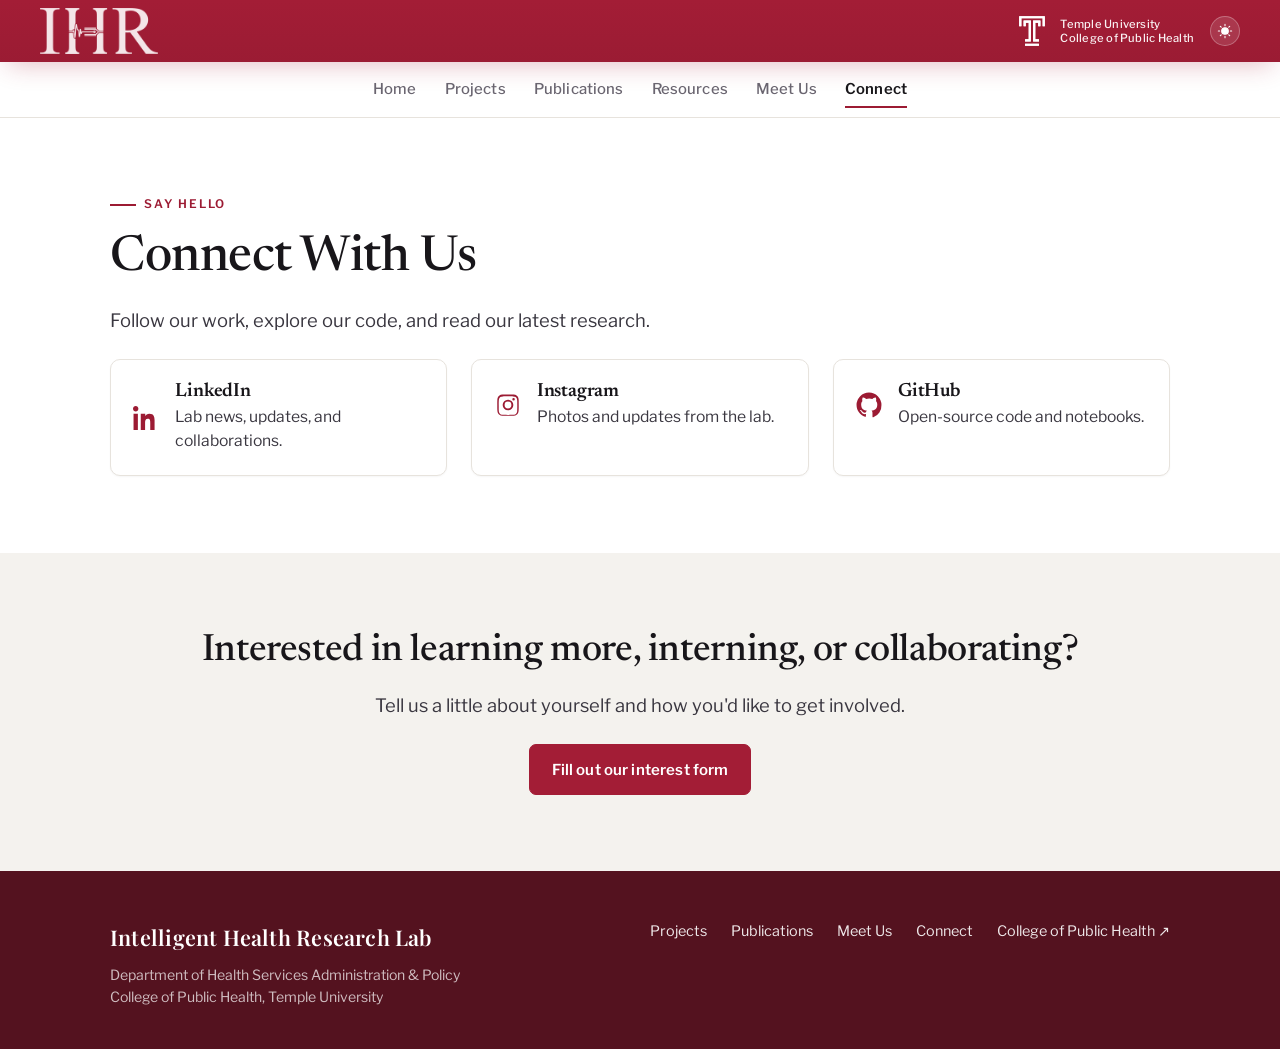
==== connect.html @ b13a23c2 "Add files via upload" ====
<!doctype html>
<html lang="en">
<head>
  <meta charset="utf-8">
  <meta name="viewport" content="width=device-width, initial-scale=1, viewport-fit=cover">
  <title>Connect · IHR Lab</title>
  <meta name="description" content="Connect with the Intelligent Health Research Lab: LinkedIn, GitHub, Google Scholar, and our interest form for students and collaborators.">
  <meta name="theme-color" content="#990000">
  <meta property="og:type" content="website">
  <meta property="og:site_name" content="Intelligent Health Research Lab">
  <meta property="og:title" content="Connect · IHR Lab">
  <meta property="og:description" content="Connect with the Intelligent Health Research Lab: LinkedIn, GitHub, Google Scholar, and our interest form for students and collaborators.">
  <meta property="og:image" content="assets/img/AI2Equity.png">
  <meta name="twitter:card" content="summary_large_image">
  <link rel="icon" type="image/png" href="assets/img/logo-icon.png">
  <link rel="preconnect" href="https://fonts.googleapis.com">
  <link rel="preconnect" href="https://fonts.gstatic.com" crossorigin>
  <link href="https://fonts.googleapis.com/css2?family=Newsreader:ital,opsz,wght@0,6..72,400;0,6..72,500;0,6..72,600;1,6..72,400;1,6..72,500&family=Playfair+Display:wght@500;600;700&family=Libre+Franklin:wght@400;500;600;700&display=swap" rel="stylesheet">
  <link rel="stylesheet" href="assets/css/style.css">
  <script>
    // Apply saved theme before paint to avoid flash
    try { var t = localStorage.getItem('ihr-theme'); if (t) document.documentElement.setAttribute('data-theme', t); } catch (e) {}
  </script>
</head>
<body>
  <a class="skip-link" href="#main">Skip to content</a>
  <header id="main-header">
    <div class="header-top">
      <a href="index.html" class="masthead-logo" aria-label="IHR Lab — Intelligent Health Research Lab, home">
        <img src="assets/img/logo-mark-white.png" alt="Intelligent Health Research Lab">
      </a>
      <div class="header-top-right">
        <img src="assets/img/temple-logo.svg" alt="Temple University" class="temple-logo-icon">
        <div class="temple-text">
          Temple University<br>
          College of Public Health
        </div>
        <button class="theme-toggle" type="button" aria-label="Toggle dark mode" title="Toggle dark mode">
          <svg class="sun" viewBox="0 0 24 24" width="18" height="18" aria-hidden="true"><path fill="currentColor" d="M12 4V2m0 20v-2m8-8h2M2 12h2m13.66 5.66 1.41 1.41M4.93 4.93l1.41 1.41m0 11.32-1.41 1.41M19.07 4.93l-1.41 1.41M12 7a5 5 0 1 0 0 10 5 5 0 0 0 0-10z" stroke="currentColor" stroke-width="1.6" fill="none" stroke-linecap="round"/></svg>
          <svg class="moon" viewBox="0 0 24 24" width="18" height="18" aria-hidden="true"><path fill="currentColor" d="M21 12.79A9 9 0 1 1 11.21 3 7 7 0 0 0 21 12.79z"/></svg>
        </button>
      </div>
    </div>
    <div class="container nav-container">
      <nav class="nav" aria-label="Primary">
        <button class="nav-toggle" aria-label="Toggle navigation" aria-controls="primary-nav" aria-expanded="false">
          <svg class="hamburger-icon" viewBox="0 0 24 24" width="24" height="24" fill="none" stroke="currentColor" stroke-width="1.8" stroke-linecap="round" aria-hidden="true"><line x1="4" y1="7" x2="20" y2="7"/><line x1="4" y1="12" x2="20" y2="12"/><line x1="4" y1="17" x2="20" y2="17"/></svg>
          <svg class="close-icon" viewBox="0 0 24 24" width="24" height="24" fill="none" stroke="currentColor" stroke-width="1.8" stroke-linecap="round" aria-hidden="true"><line x1="6.5" y1="6.5" x2="17.5" y2="17.5"/><line x1="17.5" y1="6.5" x2="6.5" y2="17.5"/></svg>
        </button>
        <div class="navlinks" id="primary-nav">
          <a href="index.html">Home</a>
          <a href="projects.html">Projects</a>
          <a href="publications.html">Publications</a>
          <a href="resources.html">Resources</a>
          <a href="people.html">Meet Us</a>
          <a href="connect.html" aria-current="page">Connect</a>
        </div>
      </nav>
    </div>
  </header>

  <main id="main">
    <section class="section">
      <div class="container">
        <span class="eyebrow">Say hello</span>
        <h1>Connect With Us</h1>
        <p class="lead">Follow our work, explore our code, and read our latest research.</p>
        <div class="grid" style="margin-top:1.5rem">
          <a class="card social-card" href="https://linkedin.com/company/tuihrlab/" target="_blank" rel="noopener">
            <div class="social-row">
              <svg class="icon" viewBox="0 0 24 24" aria-hidden="true"><path fill="currentColor" d="M4.98 3.5C4.98 4.88 3.86 6 2.5 6S0 4.88 0 3.5 1.12 1 2.5 1s2.48 1.12 2.48 2.5zM.5 8h4V23h-4V8zm7 0h3.8v2.05h.05c.53-1 1.84-2.05 3.78-2.05 4.04 0 4.79 2.66 4.79 6.12V23h-4v-6.66c0-1.59-.03-3.63-2.21-3.63-2.21 0-2.55 1.73-2.55 3.52V23h-4V8z"/></svg>
              <div>
                <h3>LinkedIn</h3>
                <p class="small muted">Lab news, updates, and collaborations.</p>
              </div>
            </div>
          </a>
          <a class="card social-card" href="https://instagram.com/ihrlab" target="_blank" rel="noopener">
            <div class="social-row">
              <svg class="icon" viewBox="0 0 24 24" aria-hidden="true"><path fill="currentColor" d="M12 2.2c3.2 0 3.6 0 4.9.07 1.17.05 1.8.25 2.23.42.56.22.96.48 1.38.9.42.42.68.82.9 1.38.17.42.37 1.06.42 2.23.06 1.27.07 1.65.07 4.85s0 3.58-.07 4.85c-.05 1.17-.25 1.8-.42 2.23-.22.56-.48.96-.9 1.38-.42.42-.82.68-1.38.9-.42.17-1.06.37-2.23.42-1.27.06-1.65.07-4.9.07s-3.63 0-4.9-.07c-1.17-.05-1.8-.25-2.23-.42a3.7 3.7 0 0 1-1.38-.9 3.7 3.7 0 0 1-.9-1.38c-.17-.42-.37-1.06-.42-2.23-.06-1.27-.07-1.65-.07-4.85s0-3.58.07-4.85c.05-1.17.25-1.8.42-2.23.22-.56.48-.96.9-1.38.42-.42.82-.68 1.38-.9.42-.17 1.06-.37 2.23-.42C8.4 2.2 8.8 2.2 12 2.2zm0 1.8c-3.14 0-3.5.01-4.74.07-.9.04-1.38.19-1.7.32-.43.16-.73.36-1.05.68-.32.32-.52.62-.68 1.05-.13.32-.28.8-.32 1.7-.06 1.24-.07 1.6-.07 4.74s.01 3.5.07 4.74c.04.9.19 1.38.32 1.7.16.43.36.73.68 1.05.32.32.62.52 1.05.68.32.13.8.28 1.7.32 1.24.06 1.6.07 4.74.07s3.5-.01 4.74-.07c.9-.04 1.38-.19 1.7-.32.43-.16.73-.36 1.05-.68.32-.32.52-.62.68-1.05.13-.32.28-.8.32-1.7.06-1.24.07-1.6.07-4.74s-.01-3.5-.07-4.74c-.04-.9-.19-1.38-.32-1.7a2.8 2.8 0 0 0-.68-1.05 2.8 2.8 0 0 0-1.05-.68c-.32-.13-.8-.28-1.7-.32C15.5 4.01 15.14 4 12 4zm0 3.06A4.94 4.94 0 1 1 12 16.94 4.94 4.94 0 0 1 12 7.06zm0 1.8a3.14 3.14 0 1 0 0 6.28 3.14 3.14 0 0 0 0-6.28zm5.14-3.24a1.15 1.15 0 1 1 0 2.3 1.15 1.15 0 0 1 0-2.3z"/></svg>
              <div>
                <h3>Instagram</h3>
                <p class="small muted">Photos and updates from the lab.</p>
              </div>
            </div>
          </a>
          <a class="card social-card" href="https://github.com/atomosky/ihrlab" target="_blank" rel="noopener">
            <div class="social-row">
              <svg class="icon" viewBox="0 0 24 24" aria-hidden="true"><path fill="currentColor" d="M12 .5A11.5 11.5 0 0 0 .5 12c0 5.07 3.29 9.36 7.86 10.88.58.11.79-.25.79-.56v-2c-3.2.7-3.87-1.36-3.87-1.36-.53-1.33-1.3-1.69-1.3-1.69-1.06-.73.08-.72.08-.72 1.17.08 1.79 1.22 1.79 1.22 1.04 1.78 2.73 1.27 3.4.97.11-.76.41-1.27.75-1.56-2.55-.29-5.23-1.28-5.23-5.69 0-1.26.45-2.29 1.2-3.1-.12-.3-.52-1.53.12-3.19 0 0 .98-.31 3.2 1.18a11.1 11.1 0 0 1 5.82 0c2.22-1.49 3.2-1.18 3.2-1.18.64 1.66.24 2.89.12 3.19.75.81 1.2 1.84 1.2 3.1 0 4.42-2.68 5.4-5.24 5.68.43.38.81 1.12.81 2.26v3.35c0 .31.21.68.8.56A11.5 11.5 0 0 0 23.5 12 11.5 11.5 0 0 0 12 .5z"/></svg>
              <div>
                <h3>GitHub</h3>
                <p class="small muted">Open-source code and notebooks.</p>
              </div>
            </div>
          </a>
        </div>
      </div>
    </section>

    <section id="join" class="section center" style="background:var(--surface-alt)">
      <div class="container">
        <h2>Interested in learning more, interning, or collaborating?</h2>
        <p class="lead" style="margin-inline:auto">Tell us a little about yourself and how you'd like to get involved.</p>
        <div style="margin-top:1.5rem">
          <a class="btn" href="https://chpswtemple.co1.qualtrics.com/jfe/form/SV_abNCbCDSdL3J7OS" target="_blank" rel="noopener">Fill out our interest form</a>
        </div>
      </div>
    </section>
  </main>

  <footer>
    <div class="container">
      <div class="footer-brand">
        <span class="footer-sig">Intelligent Health Research Lab</span>
        <span class="small">
          Department of Health Services Administration &amp; Policy<br>
          College of Public Health, Temple University
        </span>
      </div>
      <div class="footer-links">
        <a href="projects.html">Projects</a>
        <a href="publications.html">Publications</a>
        <a href="people.html">Meet Us</a>
        <a href="connect.html">Connect</a>
        <a href="https://cph.temple.edu/" target="_blank" rel="noopener">College of Public Health &#8599;</a>
      </div>
    </div>
  </footer>

  <script>
    // Footer year
    var y = document.getElementById('year'); if (y) y.textContent = new Date().getFullYear();
    // Mobile nav toggle
    var toggle = document.querySelector('.nav-toggle');
    var nav = document.getElementById('primary-nav');
    if (toggle && nav) {
      toggle.addEventListener('click', function () {
        var open = nav.classList.toggle('open');
        toggle.classList.toggle('open', open);
        toggle.setAttribute('aria-expanded', String(open));
      });
    }
    // Generic expand/collapse (projects, bios, project detail)
    document.querySelectorAll('.js-toggle').forEach(function (btn) {
      btn.addEventListener('click', function () {
        var target = document.querySelector(btn.getAttribute('data-target'));
        if (!target) return;
        var cls = btn.getAttribute('data-class') || 'collapsed';
        var on = target.classList.toggle(cls);
        btn.textContent = on ? (btn.getAttribute('data-more') || 'Read more')
                             : (btn.getAttribute('data-less') || 'Show less');
        btn.setAttribute('aria-expanded', String(!on));
      });
    });
    // Theme toggle
    var tt = document.querySelector('.theme-toggle');
    if (tt) {
      tt.addEventListener('click', function () {
        var root = document.documentElement;
        var isDark = root.getAttribute('data-theme') === 'dark'
          || (!root.getAttribute('data-theme') && window.matchMedia('(prefers-color-scheme: dark)').matches);
        var next = isDark ? 'light' : 'dark';
        root.setAttribute('data-theme', next);
        try { localStorage.setItem('ihr-theme', next); } catch (e) {}
      });
    }
  </script>
</body>
</html>
---- assets/css/style.css ----
/* =========================================================
   Intelligent Health Research Lab — Temple University
   Editorial system: Newsreader (serif display) + Libre Franklin.
   Restrained Temple Cherry accent. Light + dark.
   ========================================================= */

/* ============ DESIGN TOKENS ============ */
:root{
  color-scheme: light;

  /* Brand — sampled from the IHR Lab logo */
  --primary:#a31d36;          /* solid fills (buttons) — logo cherry */
  --primary-strong:#84152b;   /* fill hover */
  --accent:#9c1b33;           /* cherry as text/links/keylines (AA on white) */
  --accent-soft:rgba(163,29,54,.09);
  --oxblood:#54121f;          /* deep field (footer) */
  --masthead:#a31d36;         /* header band — logo crimson */

  /* Warm neutrals */
  --ink:#18161a;              /* headings / strong text */
  --body:#3a3740;             /* body copy */
  --muted:#6a6570;            /* secondary text (AA on white) */
  --faint:#8b8690;            /* captions */
  --bg:#ffffff;               /* page ground */
  --surface:#ffffff;          /* cards */
  --band:#f7f5f2;             /* warm section band */
  --surface-alt:#f4f2ee;      /* meta blocks */
  --border:#e7e3dd;           /* hairline */
  --border-strong:#d7d2ca;
  --on-primary:#ffffff;

  /* UI */
  --radius:10px;
  --radius-sm:7px;
  --shadow:0 1px 2px rgba(24,18,20,.04);
  --shadow-lg:0 18px 40px -18px rgba(24,18,20,.28);
  --ring:0 0 0 3px rgba(153,0,0,.28);

  /* Layout */
  --maxw:1140px;
  --measure:72ch;
  --page-top:clamp(2rem,5vw,3rem);
  --section-y:clamp(3rem,6vw,5rem);

  /* Motion */
  --ease:cubic-bezier(.2,.8,.2,1);

  /* Fonts */
  --font-head:"Newsreader",Georgia,"Times New Roman",serif;
  --font-body:"Libre Franklin",system-ui,-apple-system,"Segoe UI",Roboto,Helvetica,Arial,sans-serif;
}

@media (prefers-color-scheme: dark){
  :root:not([data-theme="light"]){
    color-scheme: dark;
    --primary:#c62b2b; --primary-strong:#e04a4a;
    --accent:#ff9ea0; --accent-soft:rgba(255,150,150,.12); --oxblood:#2a1214;
    --ink:#f4f1ee; --body:#d6d1d3; --muted:#a49ea6; --faint:#8f8992;
    --bg:#141216; --surface:#1b181d; --band:#1e1a20; --surface-alt:#221e25;
    --border:#332e37; --border-strong:#413a45; --on-primary:#ffffff;
    --masthead:#9a3a48;   /* softer dusty crimson for dark mode */
    --shadow:0 1px 2px rgba(0,0,0,.4);
    --shadow-lg:0 18px 40px -16px rgba(0,0,0,.7);
    --ring:0 0 0 3px rgba(255,150,150,.4);
  }
}
:root[data-theme="dark"]{
  color-scheme: dark;
  --primary:#c62b2b; --primary-strong:#e04a4a;
  --accent:#ff9ea0; --accent-soft:rgba(255,150,150,.12); --oxblood:#2a1214;
  --ink:#f4f1ee; --body:#d6d1d3; --muted:#a49ea6; --faint:#8f8992;
  --bg:#141216; --surface:#1b181d; --band:#1e1a20; --surface-alt:#221e25;
  --border:#332e37; --border-strong:#413a45; --on-primary:#ffffff;
  --masthead:#9a3a48;
  --shadow:0 1px 2px rgba(0,0,0,.4);
  --shadow-lg:0 18px 40px -16px rgba(0,0,0,.7);
  --ring:0 0 0 3px rgba(255,150,150,.4);
}

/* ============ BASE ============ */
*{ box-sizing:border-box }
html{ scroll-behavior:smooth; scroll-padding-top:110px; -webkit-text-size-adjust:100% }
@media (prefers-reduced-motion: reduce){
  *,*::before,*::after{ animation-duration:.01ms !important; animation-iteration-count:1 !important; transition:none !important; scroll-behavior:auto !important }
}
body{
  margin:0; font-family:var(--font-body); color:var(--body); background:var(--bg);
  font-size:17px; line-height:1.68; min-height:100vh; display:flex; flex-direction:column;
  -webkit-font-smoothing:antialiased; text-rendering:optimizeLegibility;
}
h1,h2,h3,h4{ font-family:var(--font-head); color:var(--ink); font-weight:500; line-height:1.14; text-wrap:balance; letter-spacing:-.01em }
p{ text-wrap:pretty }
img{ max-width:100%; height:auto; display:block }
a{ color:var(--accent); text-decoration:none }
a:hover{ text-decoration:underline; text-underline-offset:3px; text-decoration-thickness:1px }
:focus-visible{ outline:none; box-shadow:var(--ring); border-radius:4px }
main{ flex:1; display:block }
hr{ border:0; border-top:1px solid var(--border); margin:2.5rem 0 }

.skip-link{
  position:absolute; left:12px; top:-48px; z-index:100;
  background:var(--ink); color:#fff; padding:.6rem 1rem; border-radius:0 0 8px 8px;
  font-weight:600; font-size:.85rem; transition:top .18s ease;
}
.skip-link:focus{ top:0; text-decoration:none }

/* ============ LAYOUT HELPERS ============ */
.container{ width:100%; max-width:var(--maxw); margin-inline:auto; padding-inline:clamp(1.15rem,4vw,2.5rem) }
.section{ padding-block:var(--section-y) }
.section.band{ background:var(--band); border-block:1px solid var(--border) }
.measure{ max-width:var(--measure) }

.section h1{ font-size:clamp(2.1rem,1.4rem + 3vw,3.1rem); margin:0 0 1rem }
.section h2{ font-size:clamp(1.7rem,1.2rem + 1.9vw,2.35rem); margin:0 0 1rem; color:var(--ink) }
.lead{ color:var(--body); max-width:var(--measure); font-size:1.15rem; line-height:1.6 }
.lead.muted, p.muted{ color:var(--muted) }

.eyebrow{
  display:block; font-family:var(--font-body); font-weight:600;
  font-size:.74rem; letter-spacing:.16em; text-transform:uppercase;
  color:var(--accent); margin:0 0 1rem;
}
.eyebrow::before{
  content:""; display:inline-block; width:26px; height:1.5px; margin-right:.7em;
  background:var(--accent); vertical-align:middle;
}

/* Mission / Vision */
.mv-grid{ display:grid; grid-template-columns:1fr 1fr; gap:clamp(1.5rem,4vw,3.5rem) }
.mv-item p{ margin:0; font-size:1.12rem; line-height:1.6; color:var(--body); max-width:52ch }

/* ============ HEADER / NAV ============ */
header{
  position:sticky; top:env(safe-area-inset-top,0px); z-index:30;
  background:color-mix(in srgb, var(--bg) 92%, transparent);
  backdrop-filter:saturate(1.05) blur(12px);
  border-bottom:1px solid var(--border);
}
/* Masthead — logo on the red band, Temple identity on the right */
.header-top{
  background:linear-gradient(to bottom, var(--masthead), color-mix(in srgb, var(--masthead) 92%, #3a0a11));
  color:#fff;
  padding:.5rem clamp(1.15rem,4vw,2.5rem);
  display:flex; align-items:center; justify-content:space-between; gap:1rem;
  box-shadow:0 10px 26px -8px rgba(163,29,54,.30);
}
.masthead-logo{ display:inline-flex; align-items:center; line-height:0; flex-shrink:0 }
.masthead-logo img{ height:46px; width:auto; display:block }
.masthead-logo:hover{ text-decoration:none }
/* Dark mode: soften the masthead's bottom edge so it melts into the dark */
:root[data-theme="dark"] .header-top{
  background:linear-gradient(to bottom, var(--masthead), color-mix(in srgb, var(--masthead) 74%, #17141a));
  box-shadow:0 8px 22px rgba(154,58,72,.28), 0 16px 40px -10px rgba(0,0,0,.55);
}
@media (prefers-color-scheme: dark){
  :root:not([data-theme="light"]) .header-top{
    background:linear-gradient(to bottom, var(--masthead), color-mix(in srgb, var(--masthead) 74%, #17141a));
    box-shadow:0 8px 22px rgba(154,58,72,.28), 0 16px 40px -10px rgba(0,0,0,.55);
  }
}
.header-top-right{ display:flex; align-items:center; gap:.85rem; font-size:.72rem; font-weight:500; letter-spacing:.02em }
.temple-logo-icon{ height:34px; width:auto; flex-shrink:0; display:block }
.temple-text{ line-height:1.25; font-size:.7rem; flex-shrink:0; opacity:.95 }

/* Nav row — centered */
.nav-container{
  display:flex; align-items:center; justify-content:center;
  padding:.5rem clamp(1.15rem,4vw,2.5rem); position:relative; min-height:48px;
}
nav.nav{ display:flex; align-items:center; justify-content:center }
.navlinks{ display:flex; gap:.25rem; align-items:center; flex-wrap:wrap; justify-content:center }
.navlinks a{
  position:relative; padding:.45rem .75rem; color:var(--muted);
  font-weight:500; font-size:.93rem; letter-spacing:.01em; border-radius:6px;
  transition:color .18s;
}
.navlinks a::after{
  content:""; position:absolute; left:.75rem; right:.75rem; bottom:.1rem; height:1.5px;
  background:var(--accent); transform:scaleX(0); transform-origin:left; transition:transform .2s var(--ease);
}
.navlinks a:hover{ color:var(--ink); text-decoration:none }
.navlinks a:hover::after{ transform:scaleX(1) }
.navlinks a.active,.navlinks a[aria-current="page"]{ color:var(--ink); font-weight:600 }
.navlinks a.active::after,.navlinks a[aria-current="page"]::after{ transform:scaleX(1) }

/* mobile toggle */
.nav-toggle{
  display:none; position:absolute; right:clamp(1.15rem,4vw,2.5rem); top:50%; transform:translateY(-50%);
  border:0; background:transparent; padding:.4rem; cursor:pointer;
  border-radius:8px; color:var(--ink); width:44px; height:44px; align-items:center; justify-content:center;
}
.nav-toggle svg.close-icon{ display:none }
.nav-toggle.open svg.hamburger-icon{ display:none }
.nav-toggle.open svg.close-icon{ display:inline }

@media (max-width:820px){
  .temple-text{ display:none }
  .masthead-logo img{ height:40px }
  .nav-toggle{ display:inline-flex }
  .navlinks{
    position:absolute; left:0; right:0; top:calc(100% + .3rem);
    flex-direction:column; align-items:stretch; gap:.1rem;
    background:var(--surface); border:1px solid var(--border);
    border-radius:12px; box-shadow:var(--shadow-lg); padding:.5rem;
    opacity:0; transform:translateY(-6px); pointer-events:none; max-height:0; overflow:hidden;
    transition:opacity .22s var(--ease), transform .22s var(--ease), max-height .22s var(--ease);
  }
  .navlinks.open{ opacity:1; transform:translateY(0); pointer-events:auto; max-height:70vh; padding:.5rem }
  .navlinks a{ padding:.7rem .8rem; color:var(--body); font-size:1rem }
  .navlinks a::after{ display:none }
  .navlinks a.active{ background:var(--accent-soft); border-radius:7px }
}

/* ============ BUTTONS ============ */
.btn{
  display:inline-flex; align-items:center; justify-content:center; gap:.5rem;
  background:var(--primary); color:var(--on-primary); border:1px solid var(--primary);
  padding:.72rem 1.35rem; border-radius:var(--radius-sm); font-weight:600; font-size:.94rem;
  letter-spacing:.01em; font-family:var(--font-body); transition:background .18s,border-color .18s,transform .18s,color .18s;
}
.btn:hover{ background:var(--primary-strong); border-color:var(--primary-strong); color:#fff; text-decoration:none; transform:translateY(-1px) }
.btn.ghost{ background:transparent; color:var(--ink); border-color:var(--border-strong) }
.btn.ghost:hover{ background:transparent; border-color:var(--ink); color:var(--ink); transform:translateY(-1px) }
.btn.secondary{ background:transparent; color:var(--accent); border-color:var(--primary) }
.btn.secondary:hover{ background:var(--accent-soft); color:var(--accent) }
/* Dark mode: solid buttons match the softened dusty-rose masthead */
:root[data-theme="dark"] .btn:not(.ghost):not(.secondary){ background:var(--masthead); border-color:var(--masthead) }
:root[data-theme="dark"] .btn:not(.ghost):not(.secondary):hover{ background:#ac4c59; border-color:#ac4c59 }
@media (prefers-color-scheme: dark){
  :root:not([data-theme="light"]) .btn:not(.ghost):not(.secondary){ background:var(--masthead); border-color:var(--masthead) }
  :root:not([data-theme="light"]) .btn:not(.ghost):not(.secondary):hover{ background:#ac4c59; border-color:#ac4c59 }
}

/* ============ HERO (typographic) ============ */
.hero{ border-bottom:1px solid var(--border); background:var(--bg); position:relative; overflow:hidden }
.hero::before{
  content:""; position:absolute; inset:0; z-index:0; pointer-events:none;
  background:
    radial-gradient(60% 90% at 88% 0%, var(--accent-soft) 0%, transparent 60%),
    radial-gradient(50% 80% at 0% 100%, var(--accent-soft) 0%, transparent 55%);
}
.hero-inner{ position:relative; z-index:1; padding-block:clamp(3.5rem,9vw,7rem); max-width:940px }
.hero-kicker{
  font-weight:600; font-size:.78rem; letter-spacing:.15em; text-transform:uppercase;
  color:var(--accent); margin:0 0 1.25rem;
}
.hero-title{
  font-family:var(--font-head); font-weight:500; color:var(--ink);
  font-size:clamp(2.6rem,1.4rem + 6vw,5rem); line-height:1.04; letter-spacing:-.02em; margin:0;
}
.hero-title em{ font-style:italic; font-weight:500; color:var(--accent) }
.hero-lead{ color:var(--body); font-size:clamp(1.1rem,1rem + .7vw,1.4rem); line-height:1.5; max-width:60ch; margin:1.5rem 0 0 }
.hero-actions{ display:flex; flex-wrap:wrap; gap:.85rem; margin-top:2.25rem }
.hero-meta{ margin:2.5rem 0 0; padding-top:1.25rem; border-top:1px solid var(--border); font-size:.9rem; color:var(--muted); letter-spacing:.01em }

/* ============ CARDS / GRID ============ */
.grid{ display:grid; gap:1.5rem; grid-template-columns:repeat(3,1fr) }
.grid.grid-2{ grid-template-columns:repeat(2,1fr) }

.card{
  background:var(--surface); border:1px solid var(--border); border-radius:var(--radius);
  overflow:hidden; box-shadow:var(--shadow);
  transition:border-color .2s ease, box-shadow .25s ease, transform .2s ease;
}
.card:hover{ border-color:var(--border-strong); box-shadow:var(--shadow-lg); transform:translateY(-3px) }
.card img{ border-radius:0; aspect-ratio:16/10; object-fit:cover; width:100%; border-bottom:1px solid var(--border) }
.card .card-body{ padding:1.35rem 1.4rem 1.5rem }
.card h3{ margin:.1rem 0 .55rem; color:var(--ink); font-size:1.3rem; font-weight:600 }
.feature-card h3{ color:var(--ink) }
.card p{ color:var(--body); font-size:.98rem; margin:0; line-height:1.58 }

.tag{
  display:inline-block; padding:.3rem .7rem; font-size:.78rem; font-weight:600; letter-spacing:.02em;
  border:1px solid var(--primary); border-radius:999px; color:var(--accent); background:transparent;
  transition:background .18s,color .18s;
}
.tag:hover{ background:var(--primary); color:#fff; text-decoration:none }
.tags{ display:flex; flex-wrap:wrap; gap:.5rem; margin-top:1.1rem }

/* ============ PEOPLE ============ */
.people{ display:grid; gap:1.5rem; grid-template-columns:repeat(auto-fill,minmax(260px,1fr)); margin-top:1.75rem }
.person-item{
  background:var(--surface); border:1px solid var(--border); border-radius:var(--radius);
  padding:1.6rem 1.4rem; display:flex; flex-direction:column; box-shadow:var(--shadow);
  transition:border-color .2s ease, box-shadow .25s ease, transform .2s ease;
}
.person-item:hover{ border-color:var(--border-strong); box-shadow:var(--shadow-lg); transform:translateY(-3px) }
.person-profile{ display:flex; flex-direction:column; align-items:center; flex-grow:1 }
.person-profile img{ width:100%; height:250px; object-fit:cover; object-position:center top; border-radius:8px; margin-bottom:1.3rem; background:var(--band) }
.person-profile h3{ color:var(--ink); font-size:1.3rem; font-weight:600; margin:0 0 .3rem; text-align:center; letter-spacing:-.01em }
.person-role{ color:var(--accent); font-family:var(--font-body); font-weight:600; font-size:.74rem; letter-spacing:.08em; text-transform:uppercase; margin:0 0 1rem; text-align:center }
.bio-text{ text-align:left; color:var(--muted); font-size:.94rem; line-height:1.62; width:100% }
.bio-text p{ margin:0 0 .7rem }
.bio-text p:last-child{ margin-bottom:0 }
.bio-text.truncated{ display:-webkit-box; -webkit-line-clamp:6; line-clamp:6; -webkit-box-orient:vertical; overflow:hidden; max-height:180px }
.social-person{ display:flex; justify-content:center; gap:.6rem; margin-top:1.2rem; padding-top:1.1rem; border-top:1px solid var(--border); width:100% }
.social-person a{
  width:36px; height:36px; display:inline-flex; align-items:center; justify-content:center;
  border-radius:50%; background:transparent; color:var(--muted); border:1px solid var(--border-strong);
  transition:all .18s ease;
}
.social-person a:hover{ background:var(--primary); color:#fff; border-color:var(--primary); text-decoration:none }
.social-person a svg{ width:16px; height:16px }

.load-more-btn{
  align-self:center; background:transparent; color:var(--accent); border:1px solid var(--border-strong);
  padding:.5rem 1.1rem; border-radius:var(--radius-sm); cursor:pointer; font-size:.82rem; font-weight:600;
  font-family:var(--font-body); letter-spacing:.02em; margin-top:1.1rem; transition:border-color .18s,color .18s;
}
.load-more-btn:hover{ border-color:var(--accent); color:var(--accent) }

/* ============ PROJECTS ============ */
.projects-stack{ display:flex; flex-direction:column; gap:1.5rem; max-width:920px; margin:1.75rem auto 0 }
.project-card{
  background:var(--surface); border:1px solid var(--border); border-radius:var(--radius);
  padding:clamp(1.5rem,3vw,2.25rem); box-shadow:var(--shadow);
  transition:border-color .2s ease, box-shadow .25s ease;
}
.project-card:hover{ border-color:var(--border-strong); box-shadow:var(--shadow-lg) }
.project-card > img{ width:100%; max-width:440px; margin:0 auto 1.4rem; border-radius:8px; border:1px solid var(--border) }
.project-card h3{ margin:0 0 .5rem; color:var(--ink); font-size:1.5rem; font-weight:600 }
.project-tagline{ font-family:var(--font-head); font-style:italic; font-size:1.05rem; color:var(--muted); margin:.25rem 0 .9rem }
.project-card > p{ color:var(--body); font-size:1rem; margin:.75rem 0 }
.meta-block{ border-block:1px solid var(--border); padding:1.1rem 0; font-size:.92rem; line-height:1.7; margin:1.1rem 0; color:var(--body) }
.meta-block p{ margin:.3rem 0 }
.meta-block strong{ color:var(--ink); font-weight:600 }
.expandable{ overflow:hidden; transition:max-height .3s ease-out }
.expandable.collapsed{ max-height:0 }
.section-label{ margin-top:1rem; font-weight:600; color:var(--accent); font-size:.78rem; letter-spacing:.1em; text-transform:uppercase }
.explore-more{ margin-top:1.25rem; padding-top:1.25rem; border-top:1px solid var(--border) }
.explore-more h4{ color:var(--ink); margin:0 0 .6rem; font-size:.78rem; letter-spacing:.1em; text-transform:uppercase; font-family:var(--font-body); font-weight:600 }
.explore-more a{ display:block; margin-bottom:.35rem; line-height:1.5; font-size:.95rem }
.subhead{ margin:3.5rem 0 0; padding-top:2rem; border-top:1px solid var(--border); color:var(--ink); font-size:clamp(1.4rem,1.1rem + 1.2vw,1.8rem) }

/* ============ PUBLICATIONS (editorial list) ============ */
.publist{ display:flex; flex-direction:column; margin-top:1.25rem; border-top:1px solid var(--border) }
.pubitem{ padding:1.5rem 0; border-bottom:1px solid var(--border) }
.pubitem strong{ display:block; color:var(--ink); font-family:var(--font-head); font-weight:600; font-size:1.2rem; line-height:1.28; letter-spacing:-.01em }
.pubitem .meta{ color:var(--muted); font-size:.9rem; margin-top:.4rem }
.pubitem .abstract{ font-size:.97rem; color:var(--body); margin:.7rem 0 .8rem; max-width:75ch }
.pub-links{ display:flex; flex-wrap:wrap; gap:1.25rem }
.pub-links a{ font-size:.85rem; font-weight:600; letter-spacing:.02em }

/* ============ CONNECT ============ */
.social-card{ padding:0; display:block }
.social-card .social-row{ display:flex; gap:1rem; align-items:center; padding:1.3rem 1.4rem }
.social-card .icon{ width:26px; height:26px; color:var(--accent); flex:0 0 26px }
.social-card h3{ margin:0 0 .1rem; color:var(--ink); font-size:1.2rem; font-weight:600 }
.social-card:hover{ text-decoration:none }

/* ============ FOOTER ============ */
footer{ background:var(--oxblood); color:#fff; padding:3rem 0 2.5rem; margin-top:auto }
footer .container{ display:flex; justify-content:space-between; align-items:flex-start; flex-wrap:wrap; gap:1.75rem }
.footer-brand{ display:flex; flex-direction:column; gap:.5rem; max-width:380px }
.footer-sig{ font-family:"Playfair Display",Georgia,serif; font-weight:600; font-size:1.35rem; color:#fff; letter-spacing:.01em }
.footer-tagline{ font-family:var(--font-head); font-style:italic; font-size:1.02rem; color:rgba(255,255,255,.85); margin:0 0 .35rem }
footer strong{ font-family:var(--font-head); font-weight:600; font-size:1.2rem; letter-spacing:-.01em }
footer .small{ color:rgba(255,255,255,.72); font-size:.88rem; line-height:1.6 }
footer a{ color:#fff; text-decoration:none }
footer a:hover{ text-decoration:underline; text-underline-offset:3px }
.footer-links{ display:flex; gap:1.5rem; flex-wrap:wrap; font-size:.9rem }
.footer-links a{ color:rgba(255,255,255,.9) }

/* ============ UTILITIES ============ */
.small{ font-size:.9rem; color:var(--muted) }
.muted{ color:var(--muted) }
.center{ text-align:center }
.center .lead{ margin-inline:auto }
.back-link{ display:inline-block; margin-bottom:1.25rem; font-weight:600; font-size:.9rem; letter-spacing:.02em }
.sr-only{ position:absolute; width:1px; height:1px; padding:0; margin:-1px; overflow:hidden; clip:rect(0,0,0,0); white-space:nowrap; border:0 }

/* ============ THEME TOGGLE ============ */
.theme-toggle{
  display:inline-flex; align-items:center; justify-content:center; width:30px; height:30px;
  border-radius:50%; cursor:pointer; background:rgba(255,255,255,.12); color:#fff;
  border:1px solid rgba(255,255,255,.28); transition:background .18s; margin-left:.15rem;
}
.theme-toggle:hover{ background:rgba(255,255,255,.24) }
.theme-toggle .moon{ display:none } .theme-toggle .sun{ display:inline }
:root[data-theme="dark"] .theme-toggle .sun{ display:none }
:root[data-theme="dark"] .theme-toggle .moon{ display:inline }
@media (prefers-color-scheme: dark){
  :root:not([data-theme="light"]) .theme-toggle .sun{ display:none }
  :root:not([data-theme="light"]) .theme-toggle .moon{ display:inline }
}

/* ============ RESPONSIVE ============ */
@media (max-width:960px){
  .grid{ grid-template-columns:1fr 1fr }
}
@media (max-width:640px){
  body{ font-size:16px }
  .grid,.grid.grid-2,.mv-grid{ grid-template-columns:1fr }
  .mv-grid{ gap:2rem }
  footer .container{ flex-direction:column }
}
/* ===== End of stylesheet ===== */
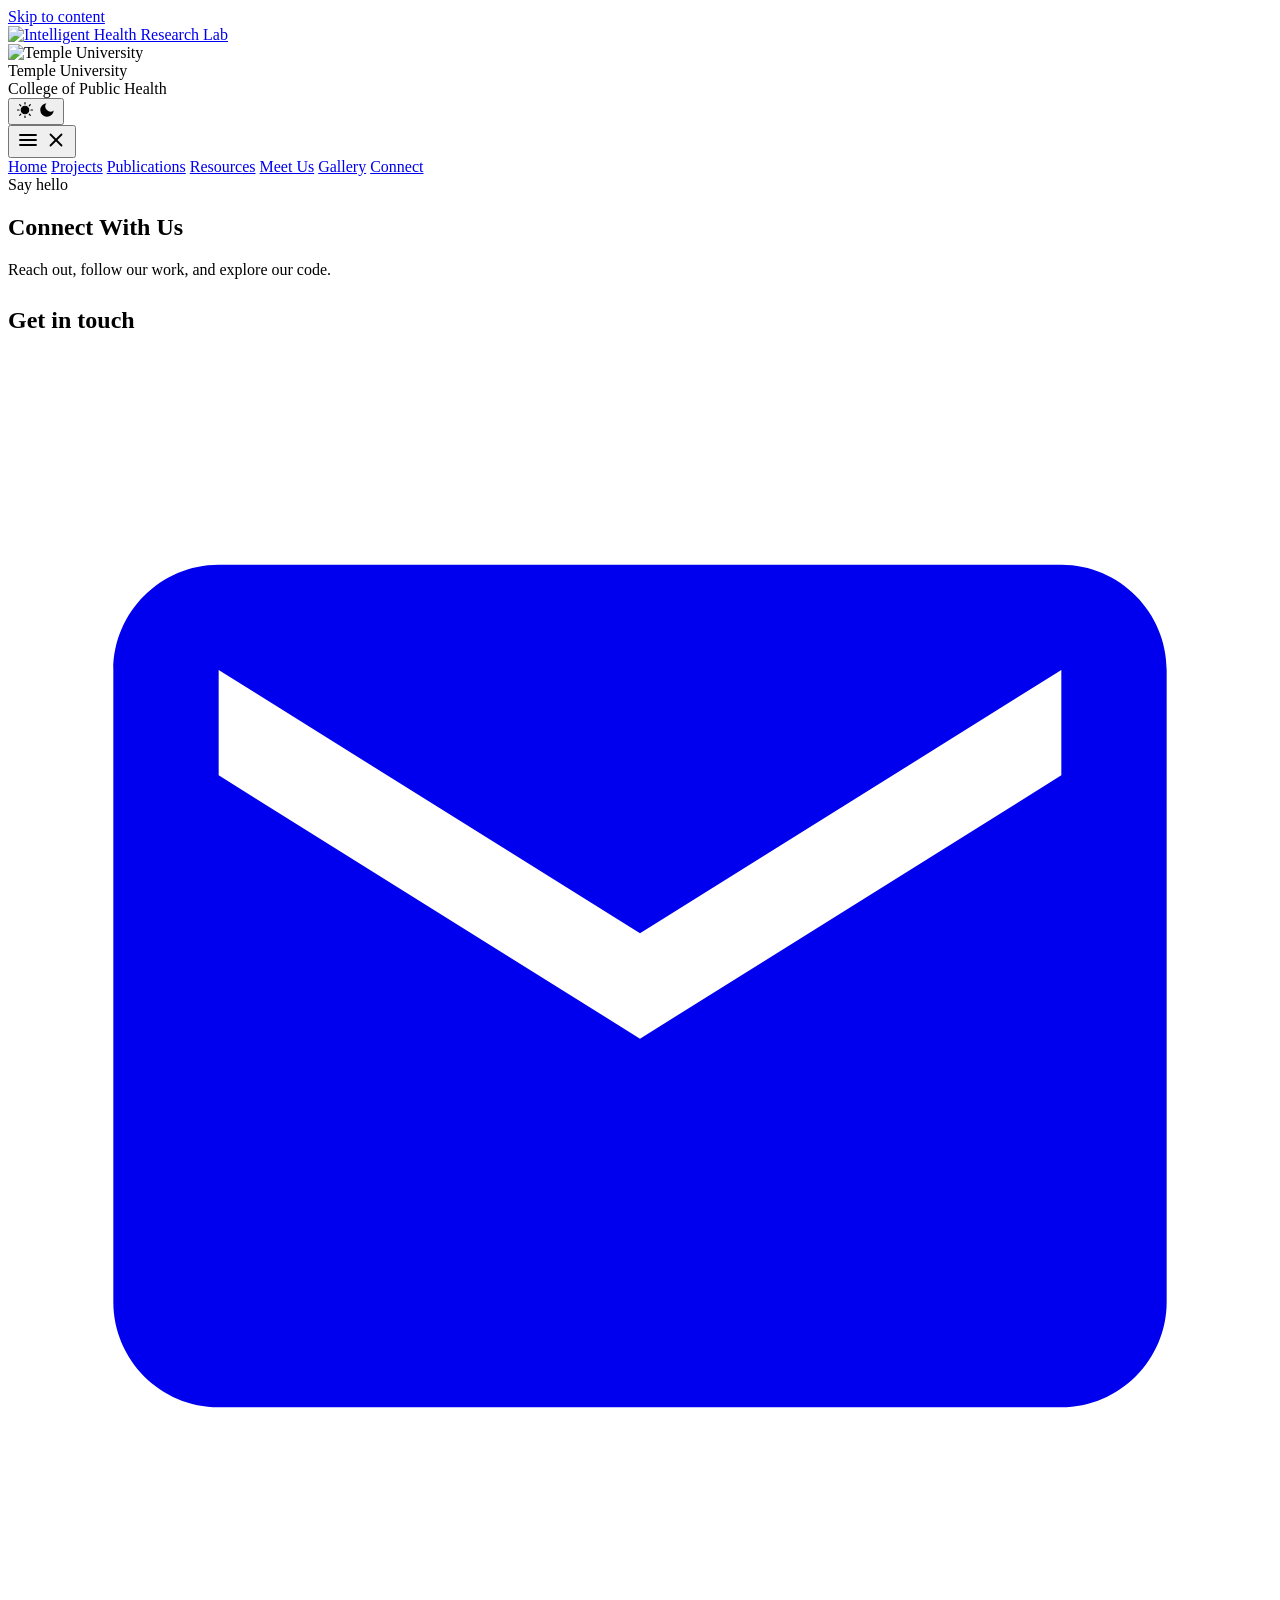
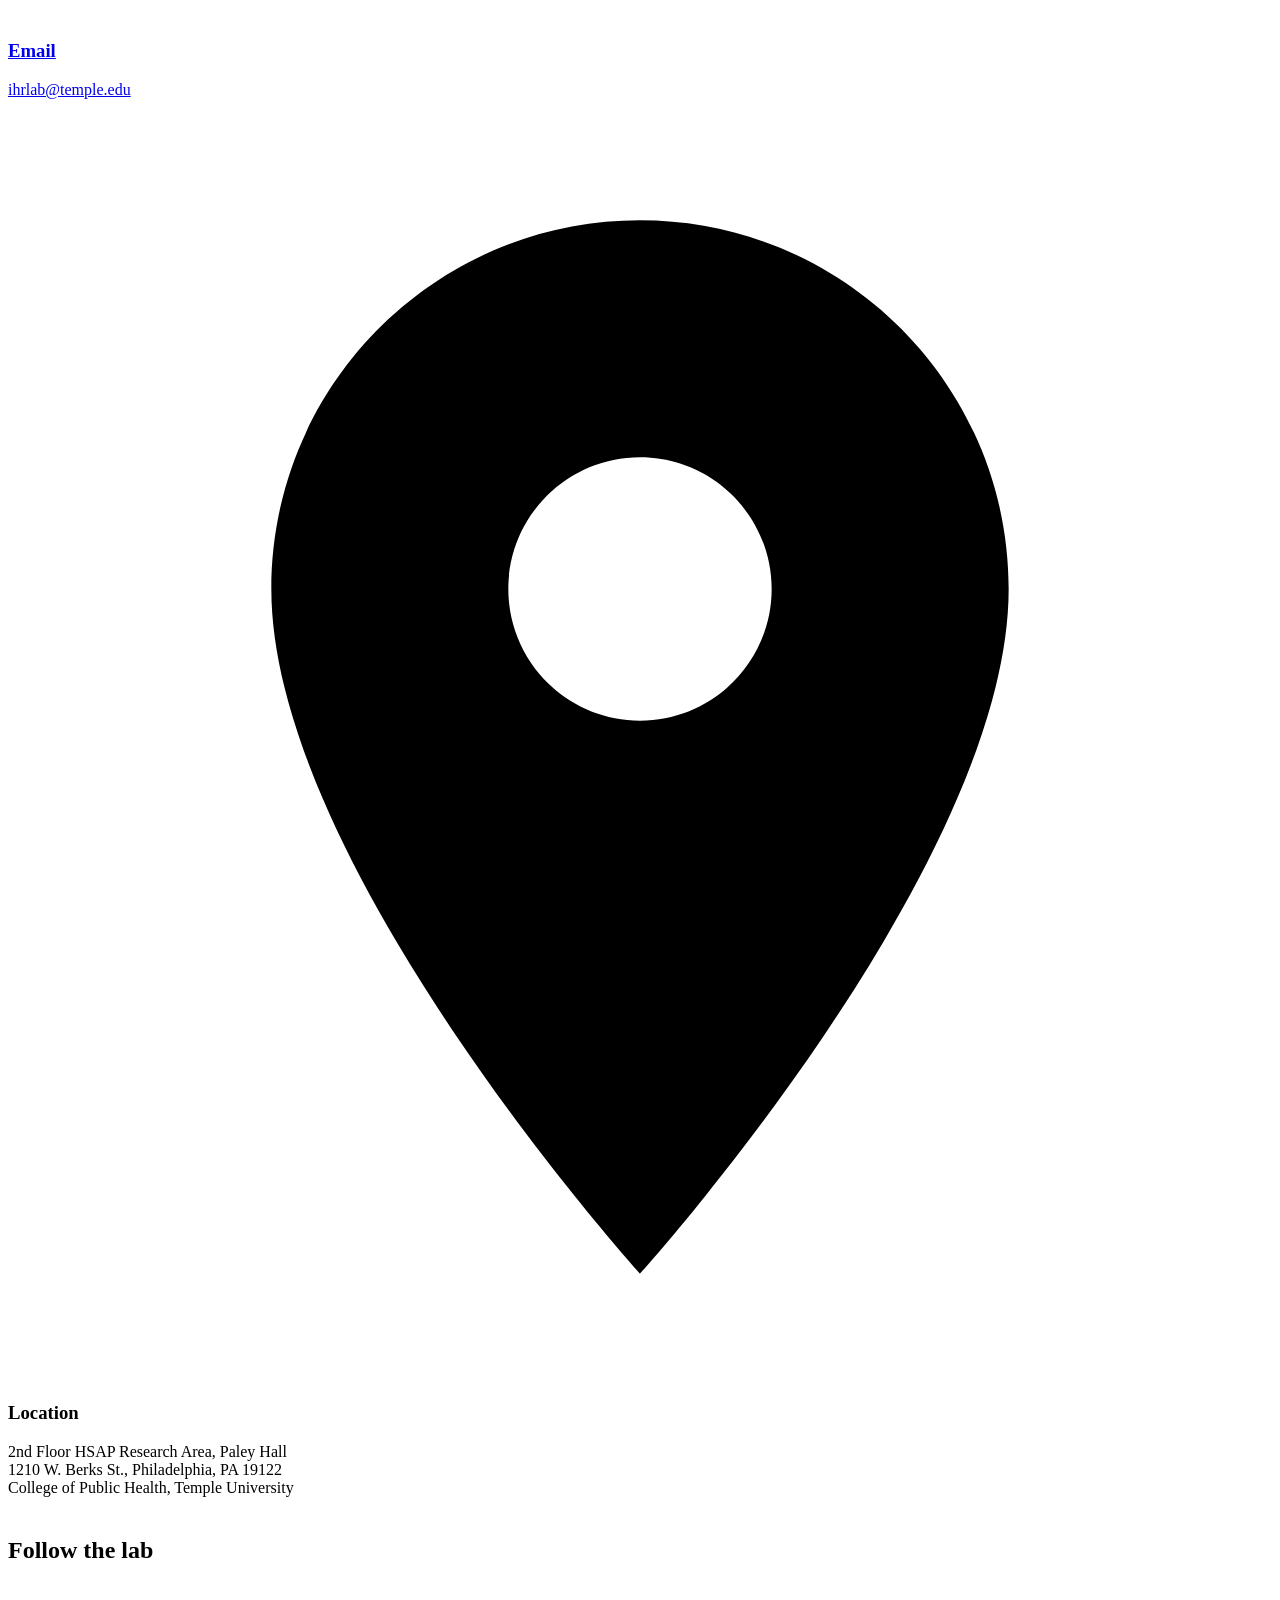
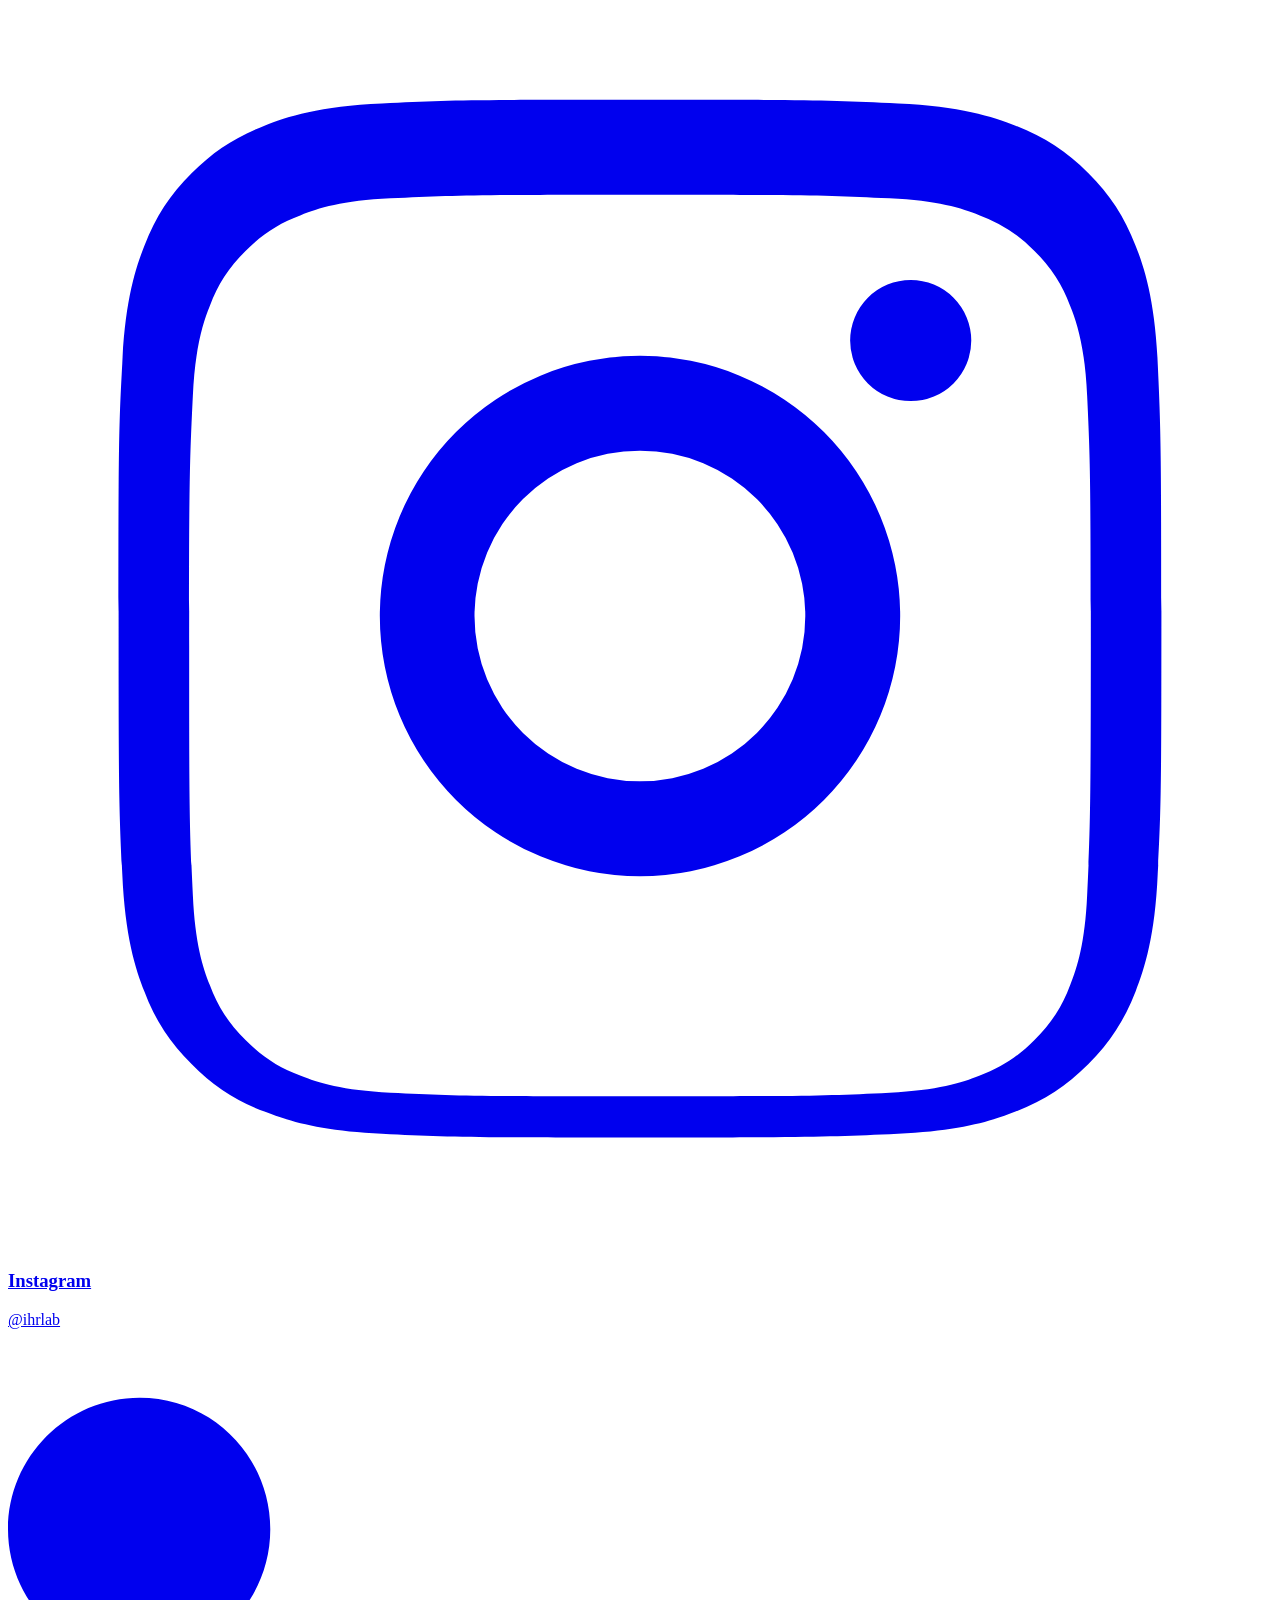
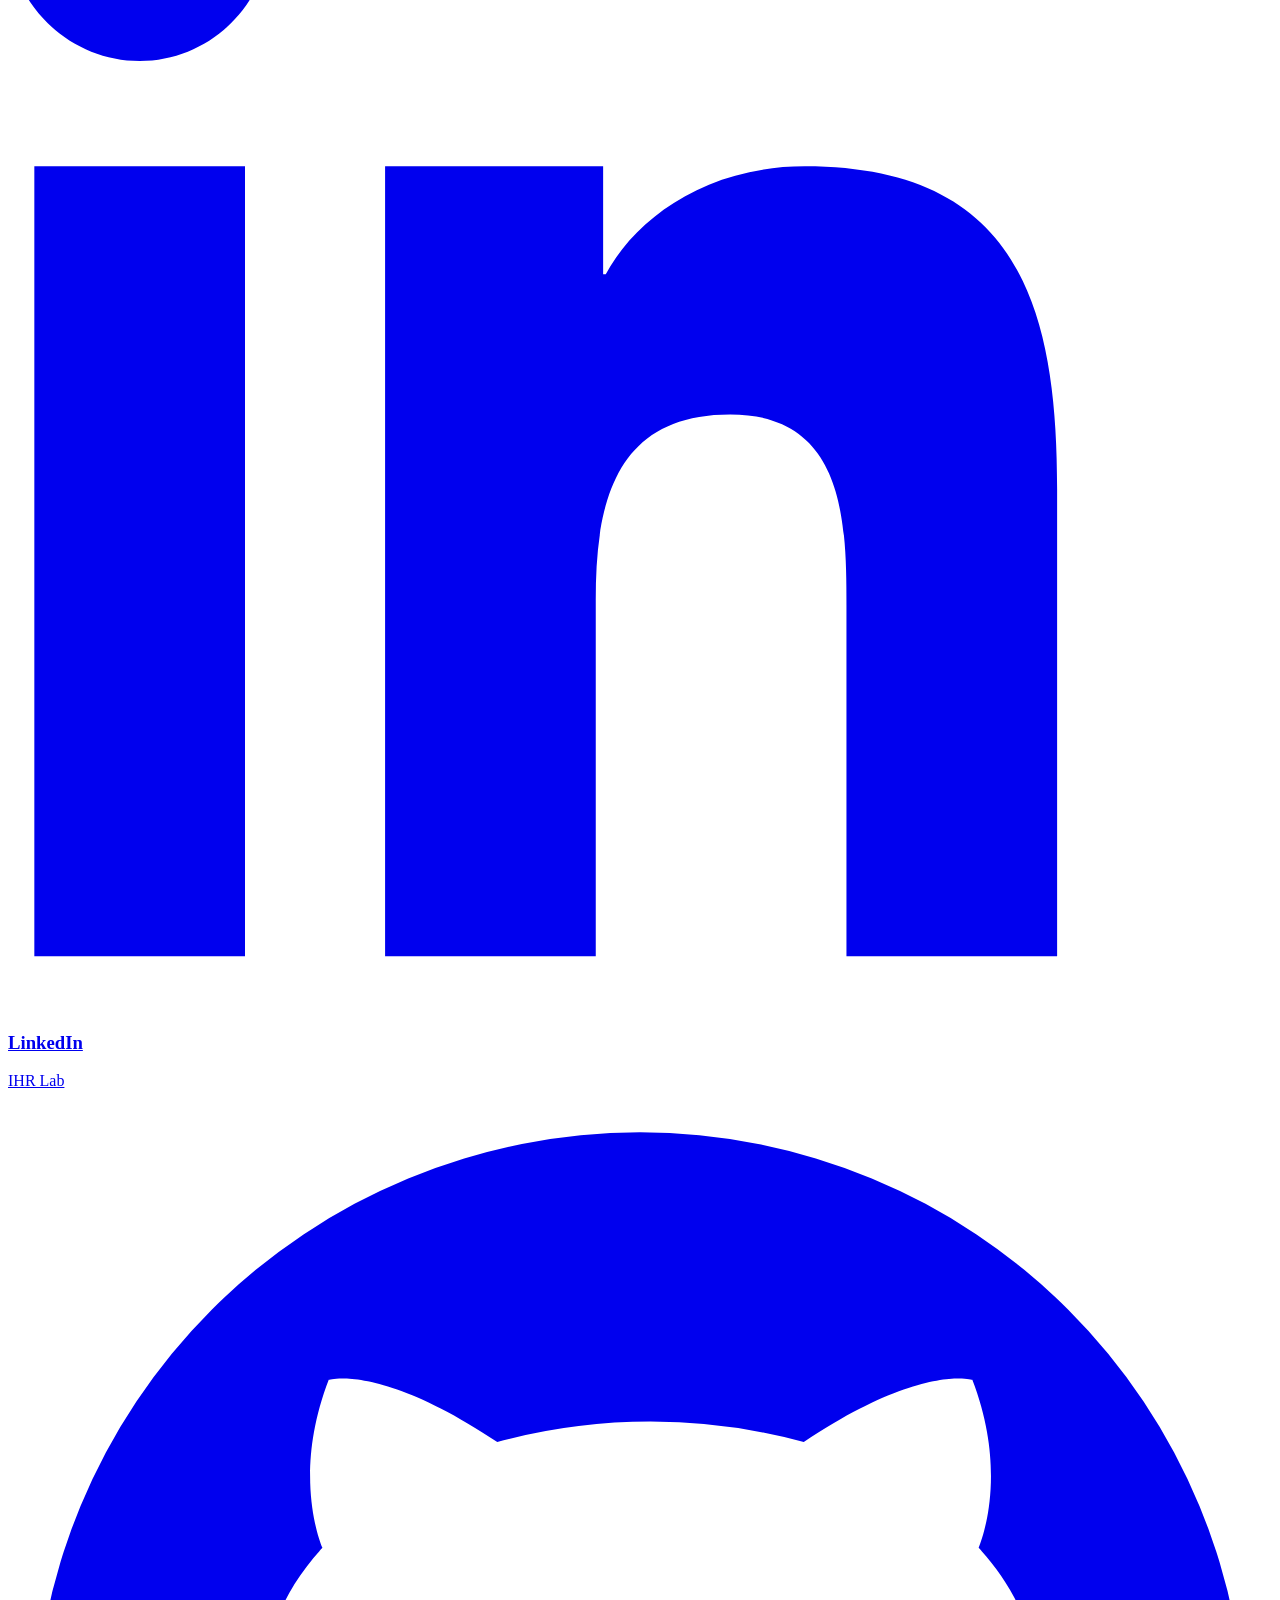
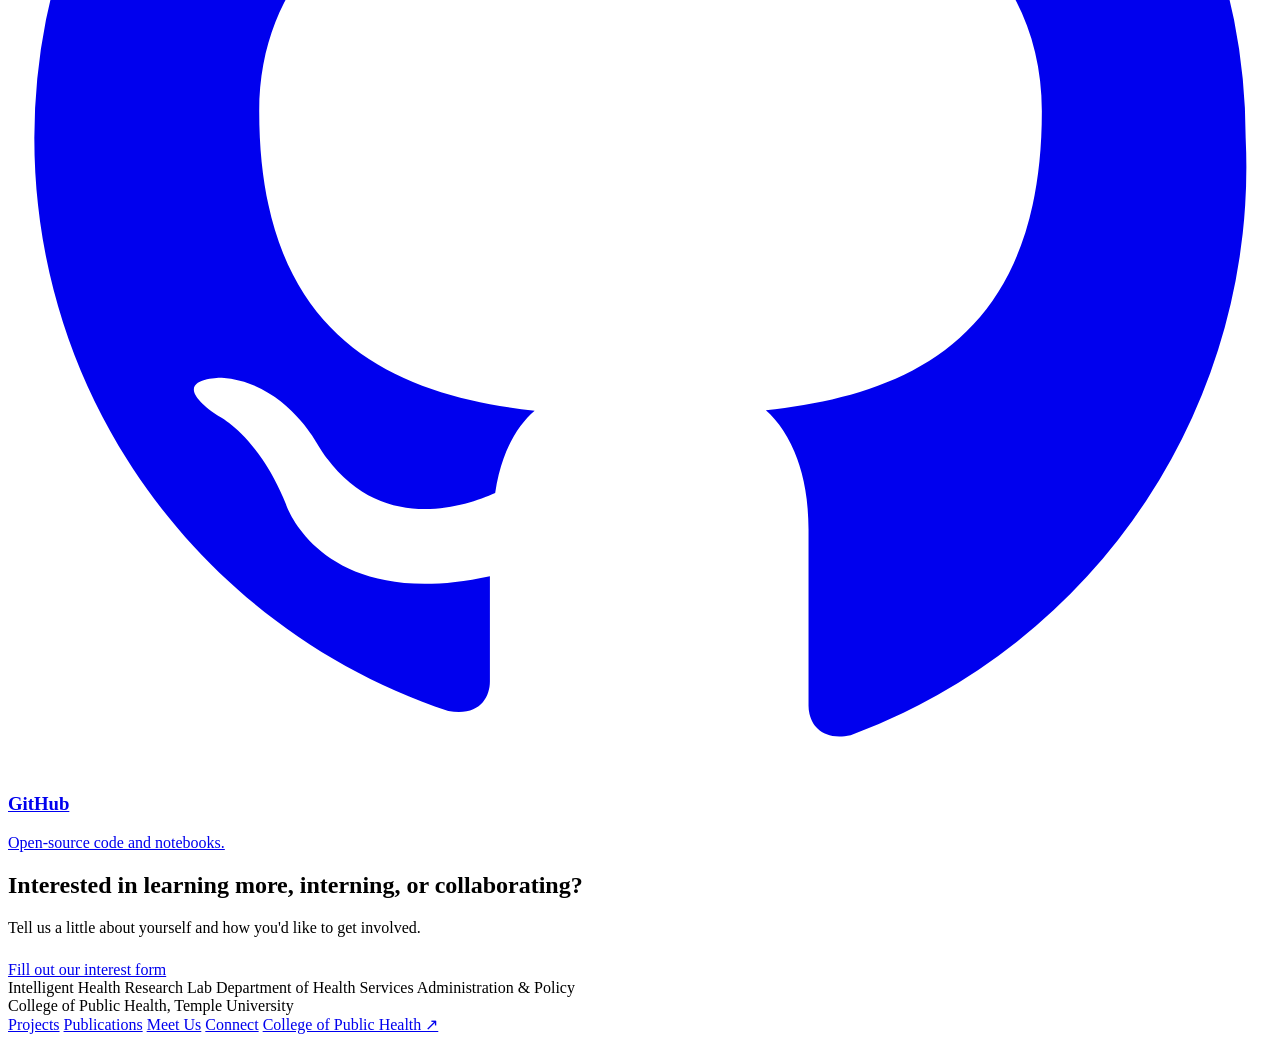
==== commit de9c0cf7: "Add files via upload" ====
--- a/connect.html
+++ b/connect.html
@@ -4,12 +4,12 @@
   <meta charset="utf-8">
   <meta name="viewport" content="width=device-width, initial-scale=1, viewport-fit=cover">
   <title>Connect · IHR Lab</title>
-  <meta name="description" content="Connect with the Intelligent Health Research Lab: LinkedIn, GitHub, Google Scholar, and our interest form for students and collaborators.">
+  <meta name="description" content="Connect with the Intelligent Health Research Lab: email, location, Instagram, LinkedIn, GitHub, and our interest form for students and collaborators.">
   <meta name="theme-color" content="#990000">
   <meta property="og:type" content="website">
   <meta property="og:site_name" content="Intelligent Health Research Lab">
   <meta property="og:title" content="Connect · IHR Lab">
-  <meta property="og:description" content="Connect with the Intelligent Health Research Lab: LinkedIn, GitHub, Google Scholar, and our interest form for students and collaborators.">
+  <meta property="og:description" content="Connect with the Intelligent Health Research Lab: email, location, Instagram, LinkedIn, GitHub, and our interest form for students and collaborators.">
   <meta property="og:image" content="assets/img/AI2Equity.png">
   <meta name="twitter:card" content="summary_large_image">
   <link rel="icon" type="image/png" href="assets/img/logo-icon.png">
@@ -53,6 +53,7 @@
           <a href="publications.html">Publications</a>
           <a href="resources.html">Resources</a>
           <a href="people.html">Meet Us</a>
+          <a href="gallery.html">Gallery</a>
           <a href="connect.html" aria-current="page">Connect</a>
         </div>
       </nav>
@@ -64,27 +65,51 @@
       <div class="container">
         <span class="eyebrow">Say hello</span>
         <h1>Connect With Us</h1>
-        <p class="lead">Follow our work, explore our code, and read our latest research.</p>
-        <div class="grid" style="margin-top:1.5rem">
+        <p class="lead">Reach out, follow our work, and explore our code.</p>
+
+        <h2 style="margin-top:1.75rem">Get in touch</h2>
+        <div class="grid grid-2" style="margin-top:1rem">
+          <a class="card social-card" href="mailto:ihrlab@temple.edu">
+            <div class="social-row">
+              <svg class="icon" viewBox="0 0 24 24" aria-hidden="true"><path fill="currentColor" d="M20 4H4c-1.1 0-2 .9-2 2v12c0 1.1.9 2 2 2h16c1.1 0 2-.9 2-2V6c0-1.1-.9-2-2-2zm0 4l-8 5-8-5V6l8 5 8-5v2z"/></svg>
+              <div>
+                <h3>Email</h3>
+                <p class="small muted">ihrlab@temple.edu</p>
+              </div>
+            </div>
+          </a>
+          <div class="card social-card">
+            <div class="social-row">
+              <svg class="icon" viewBox="0 0 24 24" aria-hidden="true"><path fill="currentColor" d="M12 2C8.13 2 5 5.13 5 9c0 5.25 7 13 7 13s7-7.75 7-13c0-3.87-3.13-7-7-7zm0 9.5c-1.38 0-2.5-1.12-2.5-2.5s1.12-2.5 2.5-2.5 2.5 1.12 2.5 2.5-1.12 2.5-2.5 2.5z"/></svg>
+              <div>
+                <h3>Location</h3>
+                <p class="small muted">2nd Floor HSAP Research Area, Paley Hall<br>1210 W. Berks St., Philadelphia, PA 19122<br>College of Public Health, Temple University</p>
+              </div>
+            </div>
+          </div>
+        </div>
+
+        <h2 style="margin-top:2.5rem">Follow the lab</h2>
+        <div class="grid" style="margin-top:1rem">
+          <a class="card social-card" href="https://instagram.com/ihrlab" target="_blank" rel="noopener">
+            <div class="social-row">
+              <svg class="icon" viewBox="0 0 24 24" aria-hidden="true"><path fill="currentColor" d="M12 2.2c3.2 0 3.6 0 4.9.07 1.17.05 1.8.25 2.23.42.56.22.96.48 1.38.9.42.42.68.82.9 1.38.17.42.37 1.06.42 2.23.06 1.27.07 1.65.07 4.85s0 3.58-.07 4.85c-.05 1.17-.25 1.8-.42 2.23-.22.56-.48.96-.9 1.38-.42.42-.82.68-1.38.9-.42.17-1.06.37-2.23.42-1.27.06-1.65.07-4.9.07s-3.63 0-4.9-.07c-1.17-.05-1.8-.25-2.23-.42a3.7 3.7 0 0 1-1.38-.9 3.7 3.7 0 0 1-.9-1.38c-.17-.42-.37-1.06-.42-2.23-.06-1.27-.07-1.65-.07-4.85s0-3.58.07-4.85c.05-1.17.25-1.8.42-2.23.22-.56.48-.96.9-1.38.42-.42.82-.68 1.38-.9.42-.17 1.06-.37 2.23-.42C8.4 2.2 8.8 2.2 12 2.2zm0 1.8c-3.14 0-3.5.01-4.74.07-.9.04-1.38.19-1.7.32-.43.16-.73.36-1.05.68-.32.32-.52.62-.68 1.05-.13.32-.28.8-.32 1.7-.06 1.24-.07 1.6-.07 4.74s.01 3.5.07 4.74c.04.9.19 1.38.32 1.7.16.43.36.73.68 1.05.32.32.62.52 1.05.68.32.13.8.28 1.7.32 1.24.06 1.6.07 4.74.07s3.5-.01 4.74-.07c.9-.04 1.38-.19 1.7-.32.43-.16.73-.36 1.05-.68.32-.32.52-.62.68-1.05.13-.32.28-.8.32-1.7.06-1.24.07-1.6.07-4.74s-.01-3.5-.07-4.74c-.04-.9-.19-1.38-.32-1.7a2.8 2.8 0 0 0-.68-1.05 2.8 2.8 0 0 0-1.05-.68c-.32-.13-.8-.28-1.7-.32C15.5 4.01 15.14 4 12 4zm0 3.06A4.94 4.94 0 1 1 12 16.94 4.94 4.94 0 0 1 12 7.06zm0 1.8a3.14 3.14 0 1 0 0 6.28 3.14 3.14 0 0 0 0-6.28zm5.14-3.24a1.15 1.15 0 1 1 0 2.3 1.15 1.15 0 0 1 0-2.3z"/></svg>
+              <div>
+                <h3>Instagram</h3>
+                <p class="small muted">@ihrlab</p>
+              </div>
+            </div>
+          </a>
           <a class="card social-card" href="https://linkedin.com/company/tuihrlab/" target="_blank" rel="noopener">
             <div class="social-row">
               <svg class="icon" viewBox="0 0 24 24" aria-hidden="true"><path fill="currentColor" d="M4.98 3.5C4.98 4.88 3.86 6 2.5 6S0 4.88 0 3.5 1.12 1 2.5 1s2.48 1.12 2.48 2.5zM.5 8h4V23h-4V8zm7 0h3.8v2.05h.05c.53-1 1.84-2.05 3.78-2.05 4.04 0 4.79 2.66 4.79 6.12V23h-4v-6.66c0-1.59-.03-3.63-2.21-3.63-2.21 0-2.55 1.73-2.55 3.52V23h-4V8z"/></svg>
               <div>
                 <h3>LinkedIn</h3>
-                <p class="small muted">Lab news, updates, and collaborations.</p>
-              </div>
-            </div>
-          </a>
-          <a class="card social-card" href="https://instagram.com/ihrlab" target="_blank" rel="noopener">
-            <div class="social-row">
-              <svg class="icon" viewBox="0 0 24 24" aria-hidden="true"><path fill="currentColor" d="M12 2.2c3.2 0 3.6 0 4.9.07 1.17.05 1.8.25 2.23.42.56.22.96.48 1.38.9.42.42.68.82.9 1.38.17.42.37 1.06.42 2.23.06 1.27.07 1.65.07 4.85s0 3.58-.07 4.85c-.05 1.17-.25 1.8-.42 2.23-.22.56-.48.96-.9 1.38-.42.42-.82.68-1.38.9-.42.17-1.06.37-2.23.42-1.27.06-1.65.07-4.9.07s-3.63 0-4.9-.07c-1.17-.05-1.8-.25-2.23-.42a3.7 3.7 0 0 1-1.38-.9 3.7 3.7 0 0 1-.9-1.38c-.17-.42-.37-1.06-.42-2.23-.06-1.27-.07-1.65-.07-4.85s0-3.58.07-4.85c.05-1.17.25-1.8.42-2.23.22-.56.48-.96.9-1.38.42-.42.82-.68 1.38-.9.42-.17 1.06-.37 2.23-.42C8.4 2.2 8.8 2.2 12 2.2zm0 1.8c-3.14 0-3.5.01-4.74.07-.9.04-1.38.19-1.7.32-.43.16-.73.36-1.05.68-.32.32-.52.62-.68 1.05-.13.32-.28.8-.32 1.7-.06 1.24-.07 1.6-.07 4.74s.01 3.5.07 4.74c.04.9.19 1.38.32 1.7.16.43.36.73.68 1.05.32.32.62.52 1.05.68.32.13.8.28 1.7.32 1.24.06 1.6.07 4.74.07s3.5-.01 4.74-.07c.9-.04 1.38-.19 1.7-.32.43-.16.73-.36 1.05-.68.32-.32.52-.62.68-1.05.13-.32.28-.8.32-1.7.06-1.24.07-1.6.07-4.74s-.01-3.5-.07-4.74c-.04-.9-.19-1.38-.32-1.7a2.8 2.8 0 0 0-.68-1.05 2.8 2.8 0 0 0-1.05-.68c-.32-.13-.8-.28-1.7-.32C15.5 4.01 15.14 4 12 4zm0 3.06A4.94 4.94 0 1 1 12 16.94 4.94 4.94 0 0 1 12 7.06zm0 1.8a3.14 3.14 0 1 0 0 6.28 3.14 3.14 0 0 0 0-6.28zm5.14-3.24a1.15 1.15 0 1 1 0 2.3 1.15 1.15 0 0 1 0-2.3z"/></svg>
-              <div>
-                <h3>Instagram</h3>
-                <p class="small muted">Photos and updates from the lab.</p>
-              </div>
-            </div>
-          </a>
-          <a class="card social-card" href="https://github.com/atomosky/ihrlab" target="_blank" rel="noopener">
+                <p class="small muted">IHR Lab</p>
+              </div>
+            </div>
+          </a>
+          <a class="card social-card" href="https://github.com/IHRLab" target="_blank" rel="noopener">
             <div class="social-row">
               <svg class="icon" viewBox="0 0 24 24" aria-hidden="true"><path fill="currentColor" d="M12 .5A11.5 11.5 0 0 0 .5 12c0 5.07 3.29 9.36 7.86 10.88.58.11.79-.25.79-.56v-2c-3.2.7-3.87-1.36-3.87-1.36-.53-1.33-1.3-1.69-1.3-1.69-1.06-.73.08-.72.08-.72 1.17.08 1.79 1.22 1.79 1.22 1.04 1.78 2.73 1.27 3.4.97.11-.76.41-1.27.75-1.56-2.55-.29-5.23-1.28-5.23-5.69 0-1.26.45-2.29 1.2-3.1-.12-.3-.52-1.53.12-3.19 0 0 .98-.31 3.2 1.18a11.1 11.1 0 0 1 5.82 0c2.22-1.49 3.2-1.18 3.2-1.18.64 1.66.24 2.89.12 3.19.75.81 1.2 1.84 1.2 3.1 0 4.42-2.68 5.4-5.24 5.68.43.38.81 1.12.81 2.26v3.35c0 .31.21.68.8.56A11.5 11.5 0 0 0 23.5 12 11.5 11.5 0 0 0 12 .5z"/></svg>
               <div>
@@ -152,6 +177,13 @@
         btn.setAttribute('aria-expanded', String(!on));
       });
     });
+    // Gallery "load more": reveal hidden items, hide the button
+    document.querySelectorAll('.js-showmore').forEach(function (btn) {
+      btn.addEventListener('click', function () {
+        document.querySelectorAll(btn.getAttribute('data-target')).forEach(function (el) { el.hidden = false; });
+        btn.hidden = true;
+      });
+    });
     // Theme toggle
     var tt = document.querySelector('.theme-toggle');
     if (tt) {
